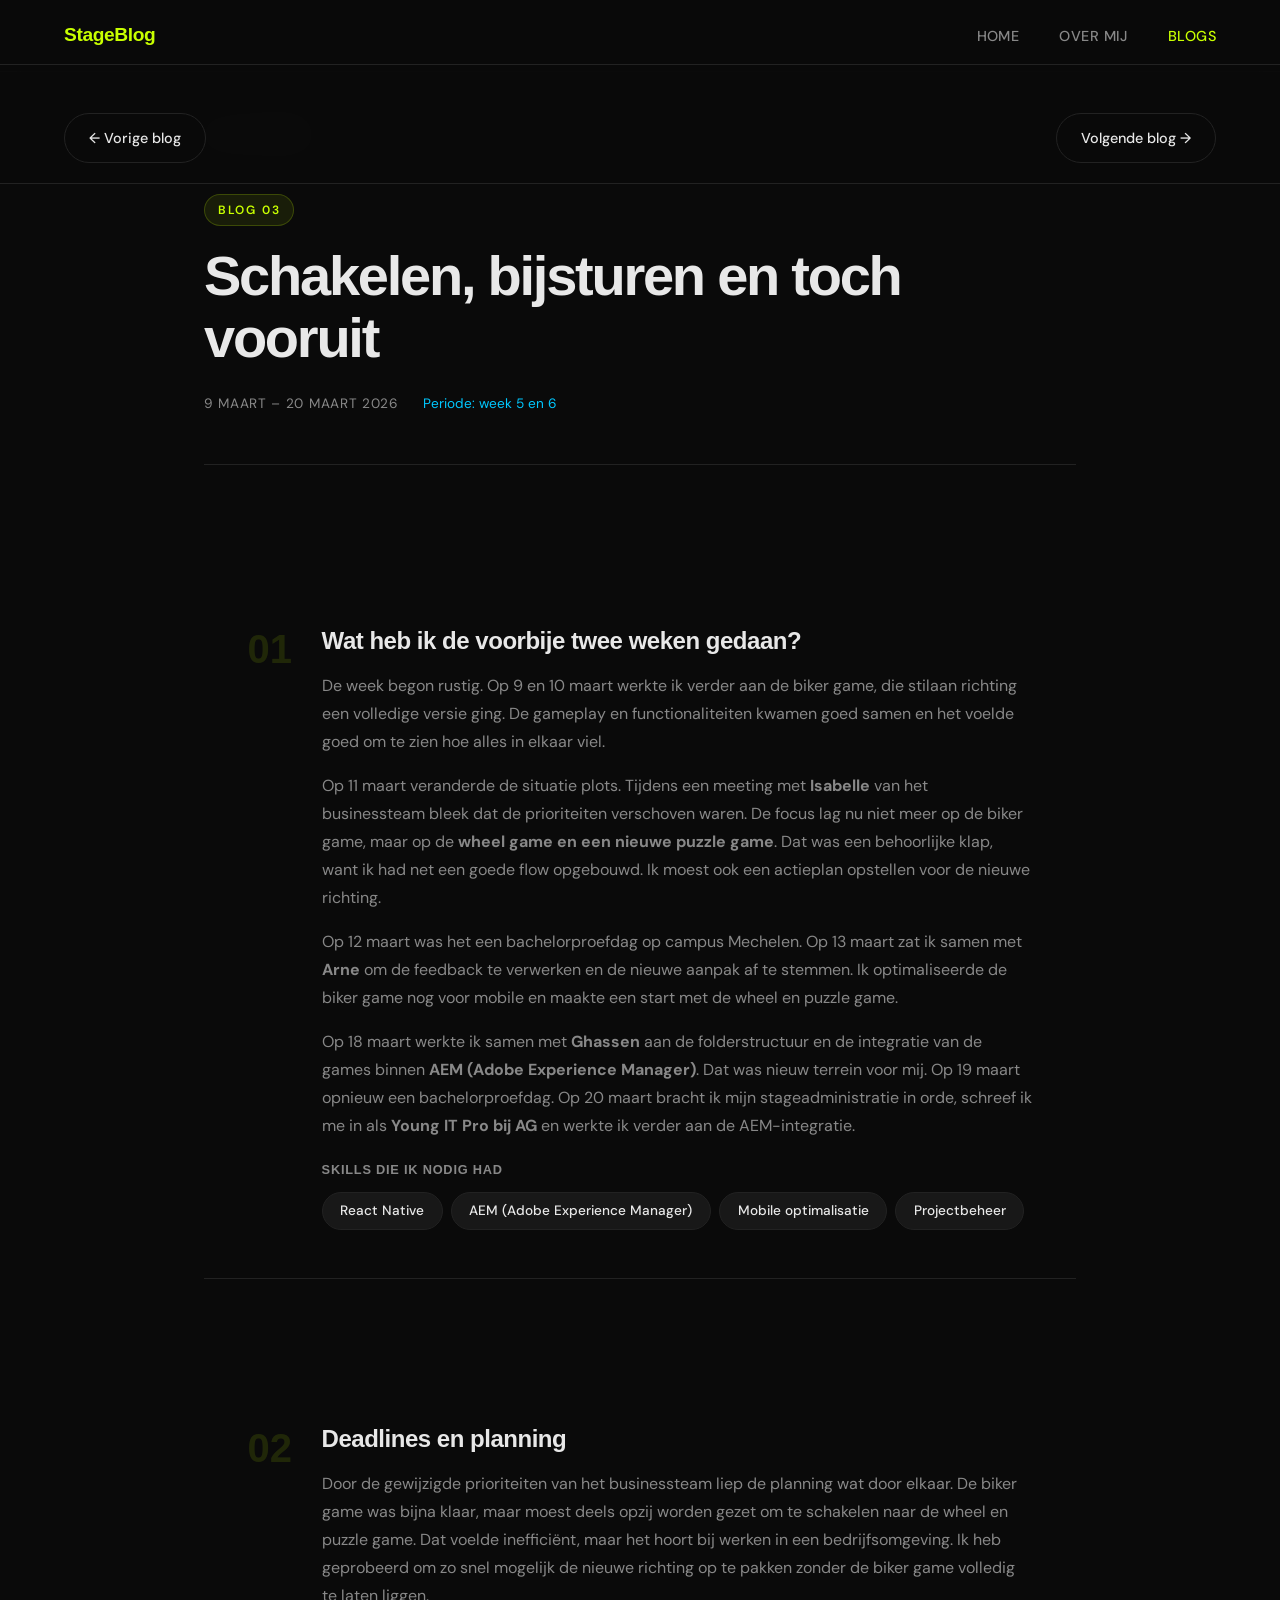
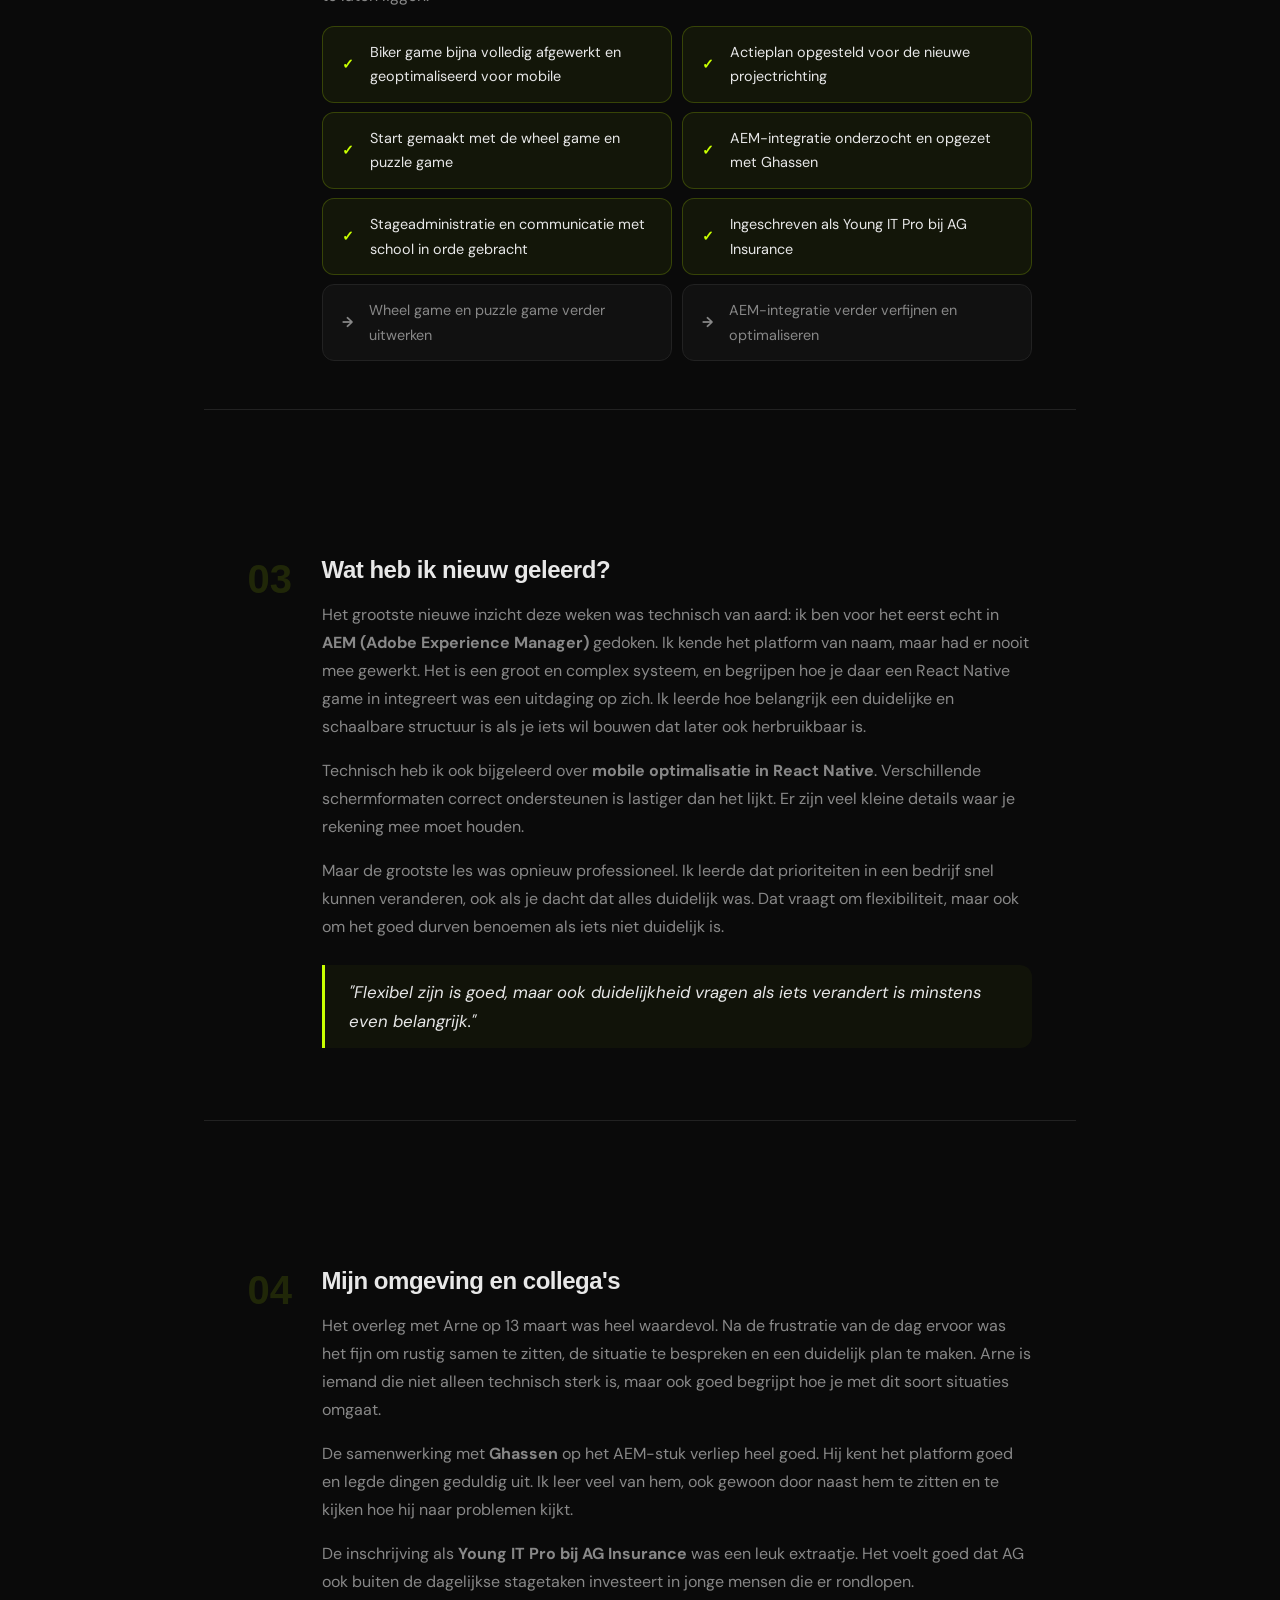
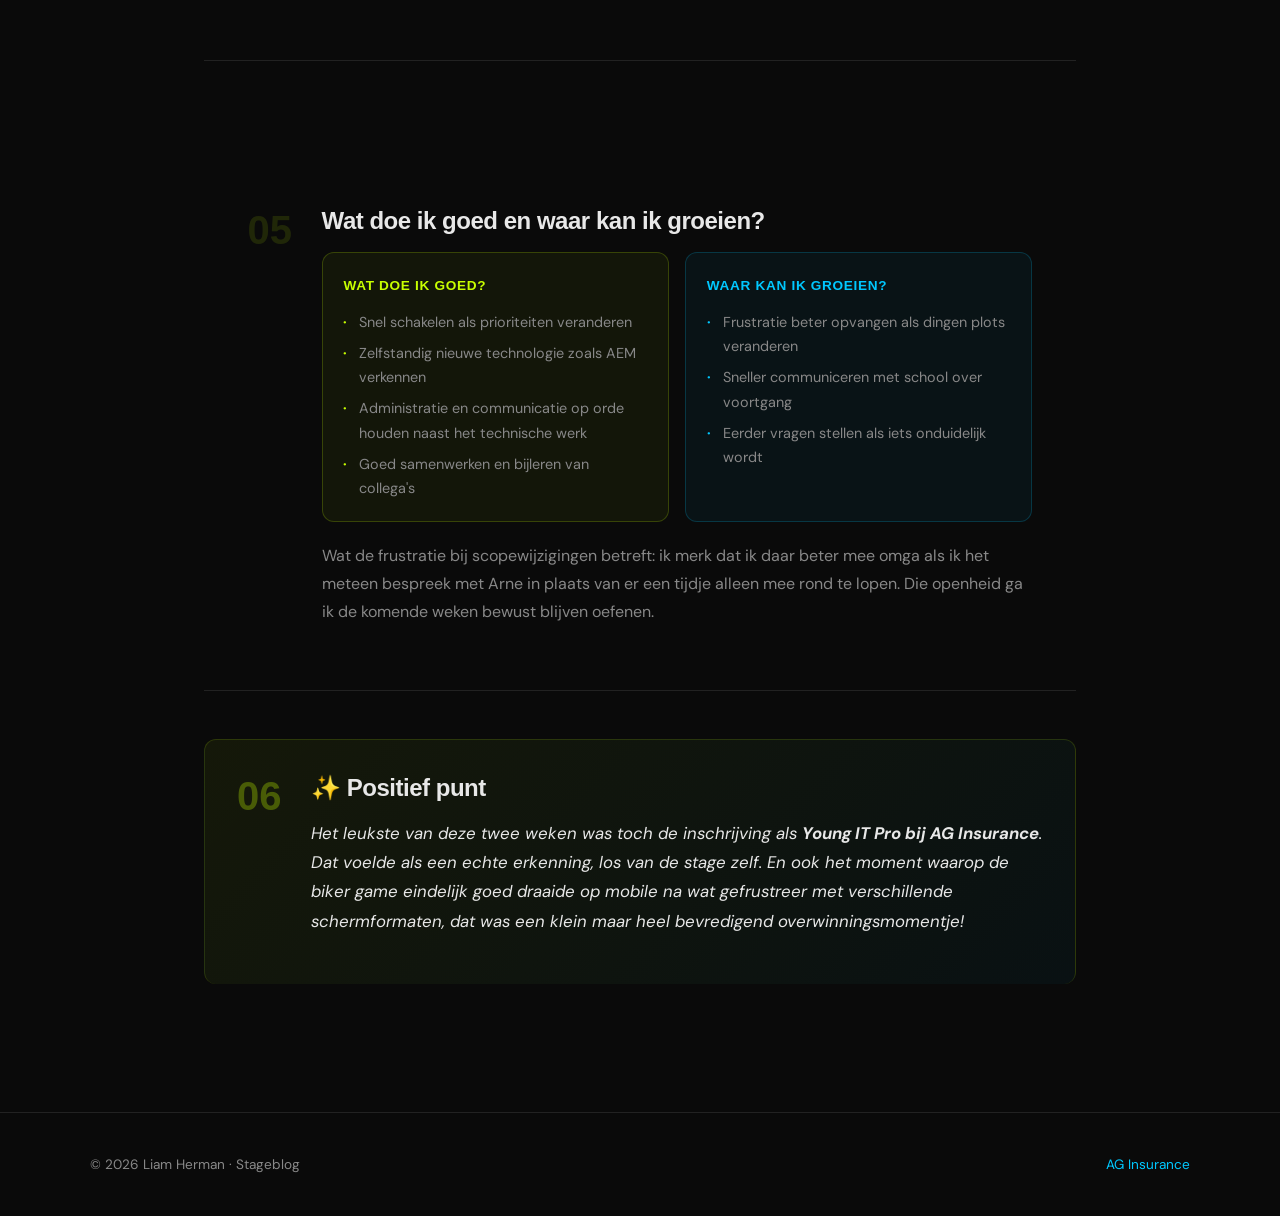
==== blogs/blog3.html @ 070e2cdf "first commit" ====
<!DOCTYPE html>
<html lang="nl">
<head>
  <meta charset="UTF-8" />
  <meta name="viewport" content="width=device-width, initial-scale=1.0"/>
  <title>Blog 3 – Liam Herman</title>
  <link rel="preconnect" href="https://fonts.googleapis.com">
  <link href="https://fonts.googleapis.com/css2?family=Syne:wght@400;600;700;800&family=DM+Sans:ital,wght@0,300;0,400;0,500;1,300&display=swap" rel="stylesheet">
  <link rel="stylesheet" href="../style.css">
  <link rel="stylesheet" href="../blog_post.css">
</head>
<body>

  <!-- NAV -->
  <nav>
    <a href="../index.html" class="nav-logo">StageBlog</a>
    <ul class="nav-links">
      <li><a href="../index.html">Home</a></li>
      <li><a href="../index.html#over-mij">Over mij</a></li>
      <li><a href="../index.html#blogs" class="active">Blogs</a></li>
    </ul>
    <button class="hamburger" id="hamburger" aria-label="Menu">
      <span></span><span></span><span></span>
    </button>
  </nav>

  <main class="post-wrapper">

    <a href="../index.html#blogs" class="back-link">← Alle blogs</a>

    <header class="post-header">
      <span class="blog-number">Blog 03</span>
      <h1 class="post-title">Schakelen, bijsturen en toch vooruit</h1>
      <div class="post-meta">
        <span class="blog-date">9 maart – 20 maart 2026</span>
        <span class="post-period">Periode: week 5 en 6</span>
      </div>
    </header>

    <article class="post-content">

      <!-- 1. WAT HEB JE GEDAAN -->
      <section class="post-section">
        <div class="section-number">01</div>
        <div class="section-body">
          <h2>Wat heb ik de voorbije twee weken gedaan?</h2>
          <p>
            De week begon rustig. Op 9 en 10 maart werkte ik verder aan de biker game, die stilaan richting een volledige versie ging. De gameplay en functionaliteiten kwamen goed samen en het voelde goed om te zien hoe alles in elkaar viel.
          </p>
          <p>
            Op 11 maart veranderde de situatie plots. Tijdens een meeting met <strong>Isabelle</strong> van het businessteam bleek dat de prioriteiten verschoven waren. De focus lag nu niet meer op de biker game, maar op de <strong>wheel game en een nieuwe puzzle game</strong>. Dat was een behoorlijke klap, want ik had net een goede flow opgebouwd. Ik moest ook een actieplan opstellen voor de nieuwe richting.
          </p>
          <p>
            Op 12 maart was het een bachelorproefdag op campus Mechelen. Op 13 maart zat ik samen met <strong>Arne</strong> om de feedback te verwerken en de nieuwe aanpak af te stemmen. Ik optimaliseerde de biker game nog voor mobile en maakte een start met de wheel en puzzle game.
          </p>
          <p>
            Op 18 maart werkte ik samen met <strong>Ghassen</strong> aan de folderstructuur en de integratie van de games binnen <strong>AEM (Adobe Experience Manager)</strong>. Dat was nieuw terrein voor mij. Op 19 maart opnieuw een bachelorproefdag. Op 20 maart bracht ik mijn stageadministratie in orde, schreef ik me in als <strong>Young IT Pro bij AG</strong> en werkte ik verder aan de AEM-integratie.
          </p>

          <h3>Skills die ik nodig had</h3>
          <div class="skill-tags">
            <span class="skill-tag">React Native</span>
            <span class="skill-tag">AEM (Adobe Experience Manager)</span>
            <span class="skill-tag">Mobile optimalisatie</span>
            <span class="skill-tag">Projectbeheer</span>
          </div>
        </div>
      </section>

      <!-- 2. DEADLINES -->
      <section class="post-section">
        <div class="section-number">02</div>
        <div class="section-body">
          <h2>Deadlines en planning</h2>
          <p>
            Door de gewijzigde prioriteiten van het businessteam liep de planning wat door elkaar. De biker game was bijna klaar, maar moest deels opzij worden gezet om te schakelen naar de wheel en puzzle game. Dat voelde inefficiënt, maar het hoort bij werken in een bedrijfsomgeving. Ik heb geprobeerd om zo snel mogelijk de nieuwe richting op te pakken zonder de biker game volledig te laten liggen.
          </p>
          <div class="planning-block">
            <div class="planning-item done">
              <span class="planning-icon">✓</span>
              <span>Biker game bijna volledig afgewerkt en geoptimaliseerd voor mobile</span>
            </div>
            <div class="planning-item done">
              <span class="planning-icon">✓</span>
              <span>Actieplan opgesteld voor de nieuwe projectrichting</span>
            </div>
            <div class="planning-item done">
              <span class="planning-icon">✓</span>
              <span>Start gemaakt met de wheel game en puzzle game</span>
            </div>
            <div class="planning-item done">
              <span class="planning-icon">✓</span>
              <span>AEM-integratie onderzocht en opgezet met Ghassen</span>
            </div>
            <div class="planning-item done">
              <span class="planning-icon">✓</span>
              <span>Stageadministratie en communicatie met school in orde gebracht</span>
            </div>
            <div class="planning-item done">
              <span class="planning-icon">✓</span>
              <span>Ingeschreven als Young IT Pro bij AG Insurance</span>
            </div>
            <div class="planning-item upcoming">
              <span class="planning-icon">→</span>
              <span>Wheel game en puzzle game verder uitwerken</span>
            </div>
            <div class="planning-item upcoming">
              <span class="planning-icon">→</span>
              <span>AEM-integratie verder verfijnen en optimaliseren</span>
            </div>
          </div>
        </div>
      </section>

      <!-- 3. NIEUW GELEERD -->
      <section class="post-section">
        <div class="section-number">03</div>
        <div class="section-body">
          <h2>Wat heb ik nieuw geleerd?</h2>
          <p>
            Het grootste nieuwe inzicht deze weken was technisch van aard: ik ben voor het eerst echt in <strong>AEM (Adobe Experience Manager)</strong> gedoken. Ik kende het platform van naam, maar had er nooit mee gewerkt. Het is een groot en complex systeem, en begrijpen hoe je daar een React Native game in integreert was een uitdaging op zich. Ik leerde hoe belangrijk een duidelijke en schaalbare structuur is als je iets wil bouwen dat later ook herbruikbaar is.
          </p>
          <p>
            Technisch heb ik ook bijgeleerd over <strong>mobile optimalisatie in React Native</strong>. Verschillende schermformaten correct ondersteunen is lastiger dan het lijkt. Er zijn veel kleine details waar je rekening mee moet houden.
          </p>
          <p>
            Maar de grootste les was opnieuw professioneel. Ik leerde dat prioriteiten in een bedrijf snel kunnen veranderen, ook als je dacht dat alles duidelijk was. Dat vraagt om flexibiliteit, maar ook om het goed durven benoemen als iets niet duidelijk is.
          </p>
          <blockquote class="post-quote">
            "Flexibel zijn is goed, maar ook duidelijkheid vragen als iets verandert is minstens even belangrijk."
          </blockquote>
        </div>
      </section>

      <!-- 4. OMGEVING & COLLEGA'S -->
      <section class="post-section">
        <div class="section-number">04</div>
        <div class="section-body">
          <h2>Mijn omgeving en collega's</h2>
          <p>
            Het overleg met Arne op 13 maart was heel waardevol. Na de frustratie van de dag ervoor was het fijn om rustig samen te zitten, de situatie te bespreken en een duidelijk plan te maken. Arne is iemand die niet alleen technisch sterk is, maar ook goed begrijpt hoe je met dit soort situaties omgaat.
          </p>
          <p>
            De samenwerking met <strong>Ghassen</strong> op het AEM-stuk verliep heel goed. Hij kent het platform goed en legde dingen geduldig uit. Ik leer veel van hem, ook gewoon door naast hem te zitten en te kijken hoe hij naar problemen kijkt.
          </p>
          <p>
            De inschrijving als <strong>Young IT Pro bij AG Insurance</strong> was een leuk extraatje. Het voelt goed dat AG ook buiten de dagelijkse stagetaken investeert in jonge mensen die er rondlopen.
          </p>
        </div>
      </section>

      <!-- 5. GROEI & REFLECTIE -->
      <section class="post-section">
        <div class="section-number">05</div>
        <div class="section-body">
          <h2>Wat doe ik goed en waar kan ik groeien?</h2>
          <div class="strengths-grid">
            <div class="strength-card good">
              <h4>Wat doe ik goed?</h4>
              <ul>
                <li>Snel schakelen als prioriteiten veranderen</li>
                <li>Zelfstandig nieuwe technologie zoals AEM verkennen</li>
                <li>Administratie en communicatie op orde houden naast het technische werk</li>
                <li>Goed samenwerken en bijleren van collega's</li>
              </ul>
            </div>
            <div class="strength-card grow">
              <h4>Waar kan ik groeien?</h4>
              <ul>
                <li>Frustratie beter opvangen als dingen plots veranderen</li>
                <li>Sneller communiceren met school over voortgang</li>
                <li>Eerder vragen stellen als iets onduidelijk wordt</li>
              </ul>
            </div>
          </div>
          <p style="margin-top: 1.2rem;">
            Wat de frustratie bij scopewijzigingen betreft: ik merk dat ik daar beter mee omga als ik het meteen bespreek met Arne in plaats van er een tijdje alleen mee rond te lopen. Die openheid ga ik de komende weken bewust blijven oefenen.
          </p>
        </div>
      </section>

      <!-- 6. POSITIEF PUNT -->
      <section class="post-section highlight-section">
        <div class="section-number">06</div>
        <div class="section-body">
          <h2>✨ Positief punt</h2>
          <p class="positive-note">
            Het leukste van deze twee weken was toch de inschrijving als <strong>Young IT Pro bij AG Insurance</strong>. Dat voelde als een echte erkenning, los van de stage zelf. En ook het moment waarop de biker game eindelijk goed draaide op mobile na wat gefrustreer met verschillende schermformaten, dat was een klein maar heel bevredigend overwinningsmomentje!
          </p>
        </div>
      </section>

    </article>

    <nav class="post-nav">
      <a href="blog2.html" class="post-nav-btn">← Vorige blog</a>
      <a href="blog4.html" class="post-nav-btn">Volgende blog →</a>
    </nav>

  </main>

  <footer>
    <div class="footer-inner">
      <p>© <span id="year"></span> Liam Herman · Stageblog</p>
      <p><a href="https://www.aginsurance.be" target="_blank">AG Insurance</a></p>
    </div>
  </footer>

  <script src="../script.js"></script>
</body>
</html>
---- style.css ----
/* ─── RESET & VARIABLES ─── */
*, *::before, *::after { box-sizing: border-box; margin: 0; padding: 0; }

:root {
  --bg:        #0a0a0a;
  --surface:   #111111;
  --surface2:  #181818;
  --border:    #222222;
  --text:      #e8e8e8;
  --text-muted:#888888;
  --accent:    #c8ff00;
  --accent2:   #00c8ff;
  --font-head: 'Clash Display', sans-serif;
  --font-body: 'DM Sans', sans-serif;
  --radius:    12px;
  --max-w:     1100px;
}

html { scroll-behavior: smooth; }

body {
  background: var(--bg);
  color: var(--text);
  font-family: var(--font-body);
  font-size: 16px;
  line-height: 1.7;
  overflow-x: hidden;
}

a { color: inherit; text-decoration: none; }
img { display: block; max-width: 100%; }

/* ─── NAV ─── */
nav {
  position: fixed; top: 0; left: 0; right: 0; z-index: 100;
  display: flex; align-items: center; justify-content: space-between;
  padding: 1.2rem 5%;
  background: rgba(10,10,10,0.85);
  backdrop-filter: blur(16px);
  border-bottom: 1px solid var(--border);
}

.nav-logo {
  font-family: var(--font-head);
  font-weight: 800;
  font-size: 1.2rem;
  letter-spacing: -0.02em;
  color: var(--accent);
}

.nav-links {
  list-style: none;
  display: flex; gap: 2.5rem;
}

.nav-links a {
  font-size: 0.9rem;
  font-weight: 500;
  color: var(--text-muted);
  transition: color 0.2s;
  letter-spacing: 0.03em;
  text-transform: uppercase;
}

.nav-links a:hover,
.nav-links a.active { color: var(--accent); }

.hamburger {
  display: none;
  flex-direction: column; gap: 5px;
  background: none; border: none; cursor: pointer; padding: 4px;
}
.hamburger span {
  display: block; width: 24px; height: 2px;
  background: var(--text);
  transition: 0.3s;
}
.hamburger.open span:nth-child(1) { transform: translateY(7px) rotate(45deg); }
.hamburger.open span:nth-child(2) { opacity: 0; }
.hamburger.open span:nth-child(3) { transform: translateY(-7px) rotate(-45deg); }

/* ─── HERO ─── */
.hero {
  min-height: 100vh;
  display: flex; align-items: center;
  padding: 120px 5% 80px;
  position: relative;
  overflow: hidden;
  gap: 4rem;
}

.hero-bg-text {
  position: absolute;
  right: -2%;
  top: 50%;
  transform: translateY(-50%);
  font-family: var(--font-head);
  font-weight: 800;
  font-size: clamp(8rem, 20vw, 18rem);
  color: transparent;
  -webkit-text-stroke: 1px rgba(200,255,0,0.06);
  pointer-events: none;
  user-select: none;
  letter-spacing: -0.05em;
  white-space: nowrap;
}

.hero-content {
  flex: 1;
  animation: fadeUp 0.8s ease both;
}

.hero-tag {
  display: inline-block;
  background: rgba(200,255,0,0.1);
  color: var(--accent);
  font-size: 0.75rem;
  font-weight: 600;
  letter-spacing: 0.1em;
  text-transform: uppercase;
  padding: 0.35rem 0.9rem;
  border-radius: 100px;
  border: 1px solid rgba(200,255,0,0.2);
  margin-bottom: 1.5rem;
}

.hero h1 {
  font-family: var(--font-head);
  font-size: clamp(2.8rem, 6vw, 5rem);
  font-weight: 800;
  line-height: 1.05;
  letter-spacing: -0.04em;
  margin-bottom: 1.2rem;
}

.accent { color: var(--accent); }

.hero-sub {
  font-size: 1.1rem;
  color: var(--text-muted);
  margin-bottom: 2.5rem;
}

.company-link {
  color: var(--accent2);
  font-weight: 500;
  transition: opacity 0.2s;
}
.company-link:hover { opacity: 0.75; }

.btn-primary {
  display: inline-block;
  background: var(--accent);
  color: #000;
  font-family: var(--font-head);
  font-weight: 700;
  font-size: 0.95rem;
  padding: 0.85rem 2rem;
  border-radius: 100px;
  letter-spacing: 0.02em;
  transition: transform 0.2s, box-shadow 0.2s;
}
.btn-primary:hover {
  transform: translateY(-2px);
  box-shadow: 0 8px 30px rgba(200,255,0,0.25);
}

.hero-photo {
  flex-shrink: 0;
  animation: fadeUp 0.8s 0.2s ease both;
}

.photo-frame {
  width: clamp(200px, 22vw, 300px);
  height: clamp(200px, 22vw, 300px);
  border-radius: 50%;
  overflow: hidden;
  border: 3px solid var(--border);
  position: relative;
  background: var(--surface2);
}

.photo-frame img {
  width: 100%; height: 100%;
  object-fit: cover;
}

.photo-placeholder {
  display: none;
  position: absolute; inset: 0;
  align-items: center; justify-content: center;
  font-family: var(--font-head);
  font-weight: 800;
  font-size: 3rem;
  color: var(--accent);
  background-image: url("images/me.png");
  background-size: cover;
}

.photo-frame.no-photo .photo-placeholder { display: flex; }

/* ─── SECTION SHARED ─── */
section {
  padding: 6rem 5%;
  max-width: var(--max-w);
  margin: 0 auto;
}

.section-label {
  font-size: 0.75rem;
  font-weight: 600;
  letter-spacing: 0.15em;
  text-transform: uppercase;
  color: var(--accent);
  margin-bottom: 1.2rem;
}

/* ─── ABOUT ─── */
.about-section { border-top: 1px solid var(--border); }

.about-grid {
  display: grid;
  grid-template-columns: 1fr 1fr;
  gap: 4rem;
  align-items: start;
  margin-top: 2rem;
}

.about-text h2 {
  font-family: var(--font-head);
  font-size: clamp(2rem, 4vw, 3rem);
  font-weight: 800;
  letter-spacing: -0.03em;
  margin-bottom: 1.2rem;
}

.about-text p {
  color: var(--text-muted);
  margin-bottom: 1rem;
}

.about-info {
  display: flex; flex-direction: column; gap: 0.75rem;
}

.info-card {
  background: var(--surface);
  border: 1px solid var(--border);
  border-radius: var(--radius);
  padding: 1rem 1.4rem;
  display: flex; justify-content: space-between; align-items: center;
  transition: border-color 0.2s;
}
.info-card:hover { border-color: var(--accent); }

.info-label {
  font-size: 0.8rem;
  text-transform: uppercase;
  letter-spacing: 0.08em;
  color: var(--text-muted);
}

.info-value {
  font-weight: 500;
  font-size: 0.95rem;
}
.info-value a { color: var(--accent2); }
.info-value a:hover { text-decoration: underline; }

/* ─── BLOGS ─── */
.blogs-section {
  border-top: 1px solid var(--border);
  max-width: var(--max-w);
  margin: 0 auto;
  padding: 6rem 5%;
}

.section-title {
  font-family: var(--font-head);
  font-size: clamp(2rem, 4vw, 3rem);
  font-weight: 800;
  letter-spacing: -0.03em;
  margin-bottom: 3rem;
}

.blog-grid {
  display: grid;
  grid-template-columns: repeat(auto-fill, minmax(320px, 1fr));
  gap: 1.5rem;
}

.blog-card {
  background: var(--surface);
  border: 1px solid var(--border);
  border-radius: var(--radius);
  padding: 2rem;
  display: flex; gap: 1.5rem;
  transition: border-color 0.25s, transform 0.25s, box-shadow 0.25s;
  cursor: pointer;
}

.blog-card:hover {
  border-color: var(--accent);
  transform: translateY(-4px);
  box-shadow: 0 12px 40px rgba(200,255,0,0.08);
}

.blog-card-number {
  font-family: var(--font-head);
  font-size: 2.5rem;
  font-weight: 800;
  color: rgba(200,255,0,0.15);
  line-height: 1;
  flex-shrink: 0;
  transition: color 0.25s;
}
.blog-card:hover .blog-card-number { color: rgba(200,255,0,0.35); }

.blog-card-content { flex: 1; }

.blog-date {
  font-size: 0.78rem;
  color: var(--text-muted);
  letter-spacing: 0.05em;
  text-transform: uppercase;
}

.blog-card-content h3 {
  font-family: var(--font-head);
  font-size: 1.15rem;
  font-weight: 700;
  margin: 0.4rem 0 0.6rem;
  letter-spacing: -0.02em;
  line-height: 1.3;
}

.blog-card-content p {
  font-size: 0.9rem;
  color: var(--text-muted);
  line-height: 1.6;
  margin-bottom: 1rem;
}

.blog-read {
  font-size: 0.85rem;
  font-weight: 600;
  color: var(--accent);
  letter-spacing: 0.02em;
}

/* ─── FOOTER ─── */
footer {
  border-top: 1px solid var(--border);
  padding: 2.5rem 5%;
}

.footer-inner {
  max-width: var(--max-w);
  margin: 0 auto;
  display: flex; justify-content: space-between; align-items: center;
  flex-wrap: wrap; gap: 0.5rem;
}

footer p {
  font-size: 0.85rem;
  color: var(--text-muted);
}

footer a { color: var(--accent2); }
footer a:hover { text-decoration: underline; }

/* ─── ANIMATIONS ─── */
@keyframes fadeUp {
  from { opacity: 0; transform: translateY(30px); }
  to   { opacity: 1; transform: translateY(0); }
}

/* ─── RESPONSIVE ─── */
@media (max-width: 768px) {
  .nav-links {
    display: none;
    position: fixed;
    top: 65px; left: 0; right: 0;
    background: var(--surface);
    flex-direction: column;
    gap: 0;
    border-bottom: 1px solid var(--border);
  }
  .nav-links.open { display: flex; }
  .nav-links li a {
    display: block;
    padding: 1.1rem 5%;
    border-bottom: 1px solid var(--border);
  }
  .hamburger { display: flex; }

  .hero { flex-direction: column; text-align: center; padding-top: 100px; }
  .hero-photo { order: -1; }
  .about-grid { grid-template-columns: 1fr; gap: 2rem; }
  .blog-grid { grid-template-columns: 1fr; }
  .footer-inner { flex-direction: column; text-align: center; }
}
---- blog_post.css ----
/* ─── BLOG POST STYLES ─── */

.post-wrapper {
  max-width: 1000px;
  margin: 0 auto;
  padding: 120px 5% 80px;
}

.back-link {
  display: inline-flex;
  align-items: center;
  gap: 0.5rem;
  font-size: 0.85rem;
  font-weight: 500;
  color: var(--text-muted);
  letter-spacing: 0.05em;
  text-transform: uppercase;
  margin-bottom: 3rem;
  transition: color 0.2s;
}
.back-link:hover { color: var(--accent); }

/* ─── POST HEADER ─── */
.post-header {
  margin-bottom: 4rem;
  padding-bottom: 3rem;
  border-bottom: 1px solid var(--border);
}

.blog-number {
  display: inline-block;
  font-size: 0.75rem;
  font-weight: 600;
  letter-spacing: 0.15em;
  text-transform: uppercase;
  color: var(--accent);
  background: rgba(200,255,0,0.08);
  border: 1px solid rgba(200,255,0,0.2);
  padding: 0.3rem 0.8rem;
  border-radius: 100px;
  margin-bottom: 1.2rem;
}

.post-title {
  font-family: var(--font-head);
  font-size: clamp(2rem, 5vw, 3.5rem);
  font-weight: 800;
  letter-spacing: -0.04em;
  line-height: 1.1;
  margin-bottom: 1.5rem;
}

.post-meta {
  display: flex;
  gap: 1.5rem;
  flex-wrap: wrap;
}

.post-meta span {
  font-size: 0.85rem;
  color: var(--text-muted);
}

.post-period {
  color: var(--accent2) !important;
}

/* ─── SECTIONS ─── */
.post-section {
  display: grid;
  grid-template-columns: 50px 1fr;
  gap: 1.5rem;
  margin-bottom: 3rem;
  padding-bottom: 3rem;
  border-bottom: 1px solid var(--border);
  animation: fadeUp 0.6s ease both;
}

.post-section:last-child { border-bottom: none; }

.section-number {
  font-family: var(--font-head);
  font-weight: 800;
  font-size: 2.5rem;
  color: rgba(200,255,0,0.12);
  line-height: 1;
  padding-top: 0.3rem;
}

.section-body h2 {
  font-family: var(--font-head);
  font-size: 1.5rem;
  font-weight: 700;
  letter-spacing: -0.02em;
  margin-bottom: 1rem;
  line-height: 1.3;
}

.section-body h3 {
  font-family: var(--font-head);
  font-size: 1rem;
  font-weight: 600;
  margin: 1.2rem 0 0.7rem;
  color: var(--text-muted);
  text-transform: uppercase;
  letter-spacing: 0.06em;
  font-size: 0.8rem;
}

.section-body p {
  color: var(--text-muted);
  line-height: 1.75;
  margin-bottom: 1rem;
}

/* ─── SKILL TAGS ─── */
.skill-tags {
  display: flex; flex-wrap: wrap; gap: 0.5rem;
  margin-top: 0.5rem;
}

.skill-tag {
  background: var(--surface2);
  border: 1px solid var(--border);
  border-radius: 100px;
  padding: 0.4rem 1.1rem;
  font-size: 0.85rem;
  font-weight: 500;
  color: var(--text);
  transition: border-color 0.2s, color 0.2s;
}
.skill-tag:hover { border-color: var(--accent); color: var(--accent); }

/* ─── CONTENT LIST ─── */
.content-list {
  list-style: none;
  margin: 1rem 0;
  display: flex; flex-direction: column; gap: 0.5rem;
}
.content-list li {
  padding-left: 1.4rem;
  position: relative;
  color: var(--text-muted);
  font-size: 0.95rem;
}
.content-list li::before {
  content: '→';
  position: absolute; left: 0;
  color: var(--accent);
  font-weight: 700;
}

/* ─── QUOTE ─── */
.post-quote {
  border-left: 3px solid var(--accent);
  padding: 0.8rem 1.5rem;
  margin: 1.5rem 0;
  font-style: italic;
  color: var(--text);
  font-size: 1.05rem;
  background: rgba(200,255,0,0.04);
  border-radius: 0 var(--radius) var(--radius) 0;
}

/* ─── PLANNING ─── */
.planning-block {
  margin-top: 1rem;
  display: grid;
  grid-template-columns: 1fr 1fr;
  gap: 0.6rem;
}

.planning-item {
  display: flex; align-items: center; gap: 1rem;
  padding: 0.8rem 1.2rem;
  border-radius: var(--radius);
  font-size: 0.9rem;
  border: 1px solid var(--border);
}

.planning-item.done {
  background: rgba(200,255,0,0.05);
  border-color: rgba(200,255,0,0.2);
  color: var(--text);
}

.planning-item.upcoming {
  background: var(--surface);
  color: var(--text-muted);
}

.planning-icon {
  font-size: 0.9rem;
  color: var(--accent);
  font-weight: 700;
  flex-shrink: 0;
}

.planning-item.upcoming .planning-icon { color: var(--text-muted); }

/* ─── STRENGTHS GRID ─── */
.strengths-grid {
  display: grid;
  grid-template-columns: 1fr 1fr;
  gap: 1rem;
  margin-top: 0.5rem;
}

.strength-card {
  padding: 1.3rem;
  border-radius: var(--radius);
  border: 1px solid var(--border);
}

.strength-card.good {
  background: rgba(200,255,0,0.05);
  border-color: rgba(200,255,0,0.2);
}

.strength-card.grow {
  background: rgba(0,200,255,0.05);
  border-color: rgba(0,200,255,0.2);
}

.strength-card h4 {
  font-family: var(--font-head);
  font-size: 0.85rem;
  font-weight: 700;
  text-transform: uppercase;
  letter-spacing: 0.05em;
  margin-bottom: 0.8rem;
}
.strength-card.good h4 { color: var(--accent); }
.strength-card.grow h4 { color: var(--accent2); }

.strength-card ul {
  list-style: none;
  display: flex; flex-direction: column; gap: 0.4rem;
}

.strength-card ul li {
  font-size: 0.9rem;
  color: var(--text-muted);
  padding-left: 1rem;
  position: relative;
}
.strength-card ul li::before {
  content: '·';
  position: absolute; left: 0;
  color: var(--accent);
  font-weight: 700;
}
.strength-card.grow ul li::before { color: var(--accent2); }

/* ─── HIGHLIGHT SECTION (positief punt) ─── */
.highlight-section {
  background: linear-gradient(135deg, rgba(200,255,0,0.06), rgba(0,200,255,0.04));
  border: 1px solid rgba(200,255,0,0.15) !important;
  border-radius: var(--radius);
  padding: 2rem;
  margin-top: 1rem;
  border-bottom: none !important;
}

.highlight-section .section-number { color: rgba(200,255,0,0.3); }

.positive-note {
  color: var(--text) !important;
  font-size: 1.05rem;
  font-style: italic;
}

/* ─── IMAGE BLOCK ─── */
.image-block {
  margin: 1.5rem 0;
  border-radius: var(--radius);
  overflow: hidden;
  border: 1px solid var(--border);
}
.image-block img { width: 100%; }
.image-caption {
  display: block;
  padding: 0.7rem 1rem;
  font-size: 0.8rem;
  color: var(--text-muted);
  background: var(--surface);
  border-top: 1px solid var(--border);
}

/* ─── POST NAV ─── */
.post-nav {
  display: flex;
  justify-content: space-between;
  gap: 1rem;
  margin-top: 4rem;
  padding-top: 3rem;
  border-top: 1px solid var(--border);
}

.post-nav-btn {
  padding: 0.75rem 1.5rem;
  border-radius: 100px;
  border: 1px solid var(--border);
  font-size: 0.9rem;
  font-weight: 500;
  color: var(--text);
  transition: border-color 0.2s, color 0.2s;
}
.post-nav-btn:hover { border-color: var(--accent); color: var(--accent); }
.post-nav-btn.disabled {
  opacity: 0.3;
  pointer-events: none;
}

/* ─── RESPONSIVE ─── */
@media (max-width: 600px) {
  .post-section { grid-template-columns: 1fr; gap: 0.5rem; }
  .section-number { font-size: 1.5rem; }
  .strengths-grid { grid-template-columns: 1fr; }
  .planning-block { grid-template-columns: 1fr; }
  .post-nav { flex-direction: column; }
  .post-nav-btn { text-align: center; }
}
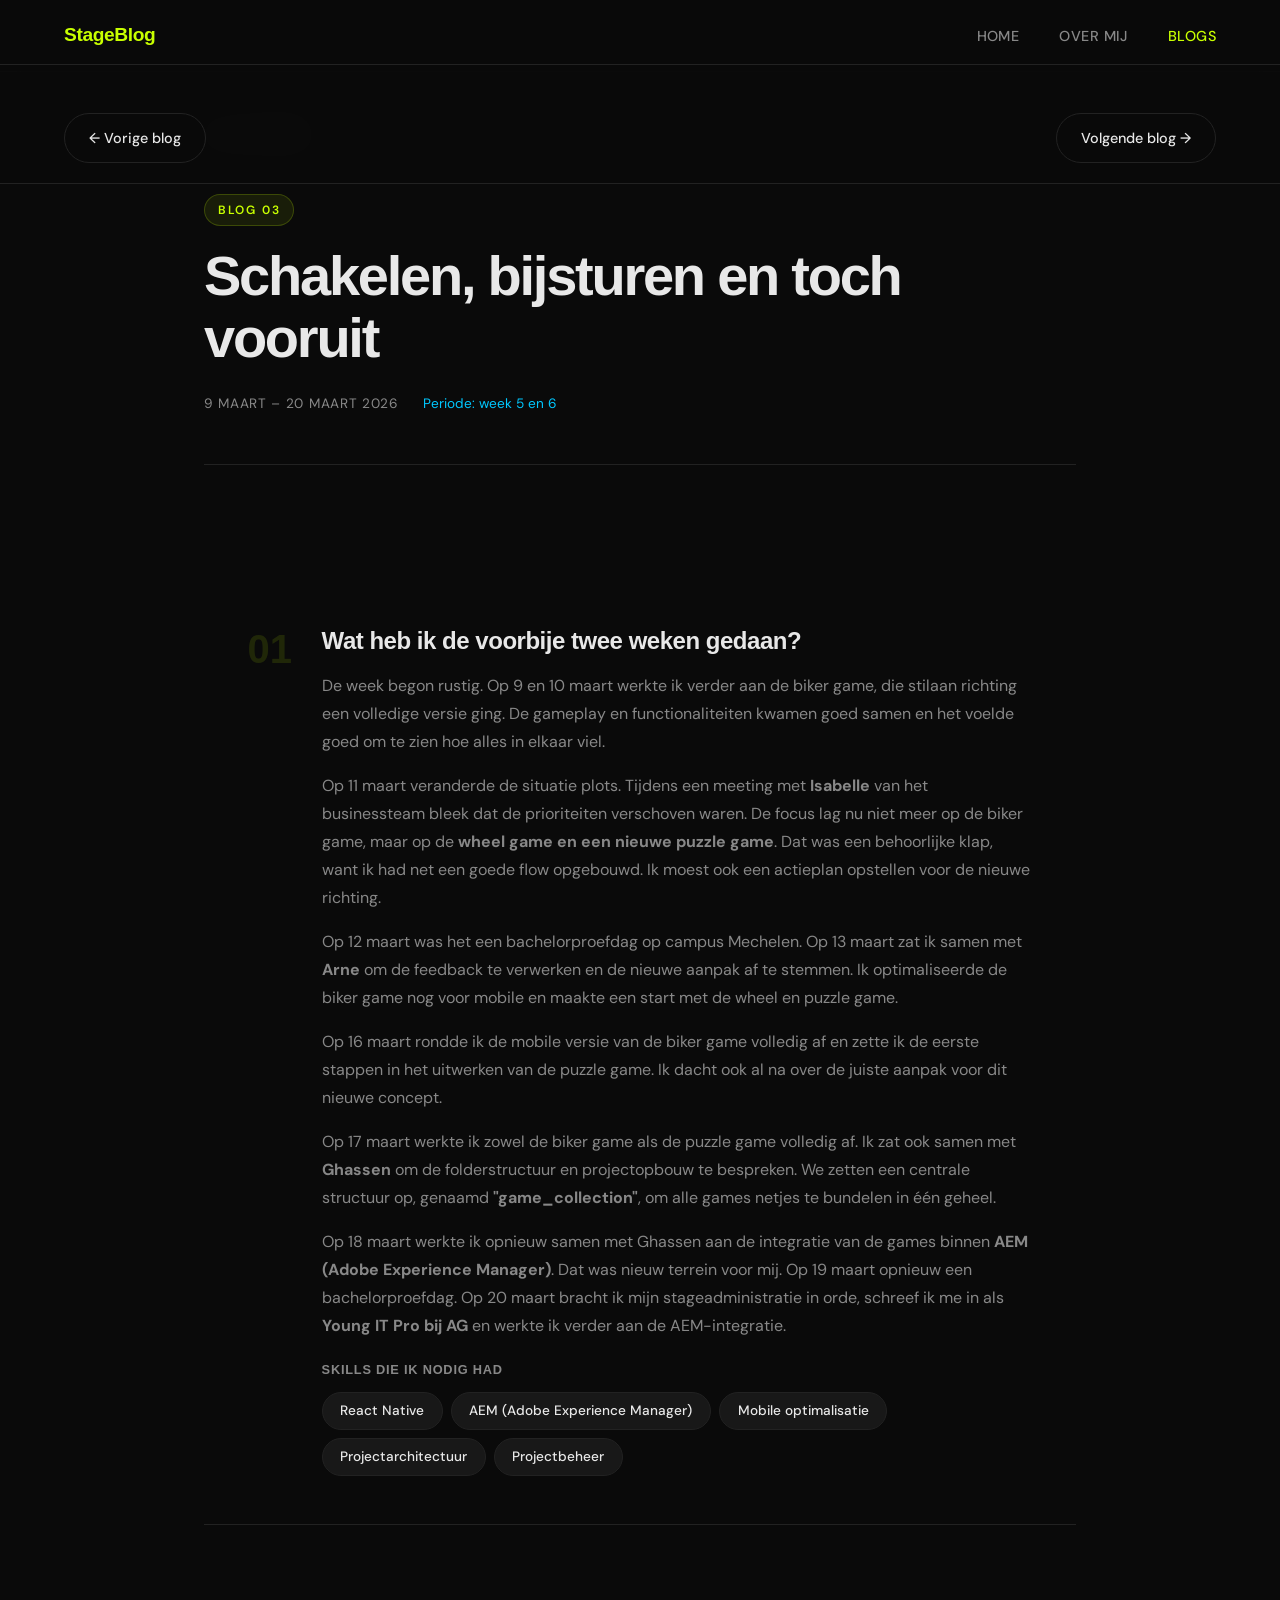
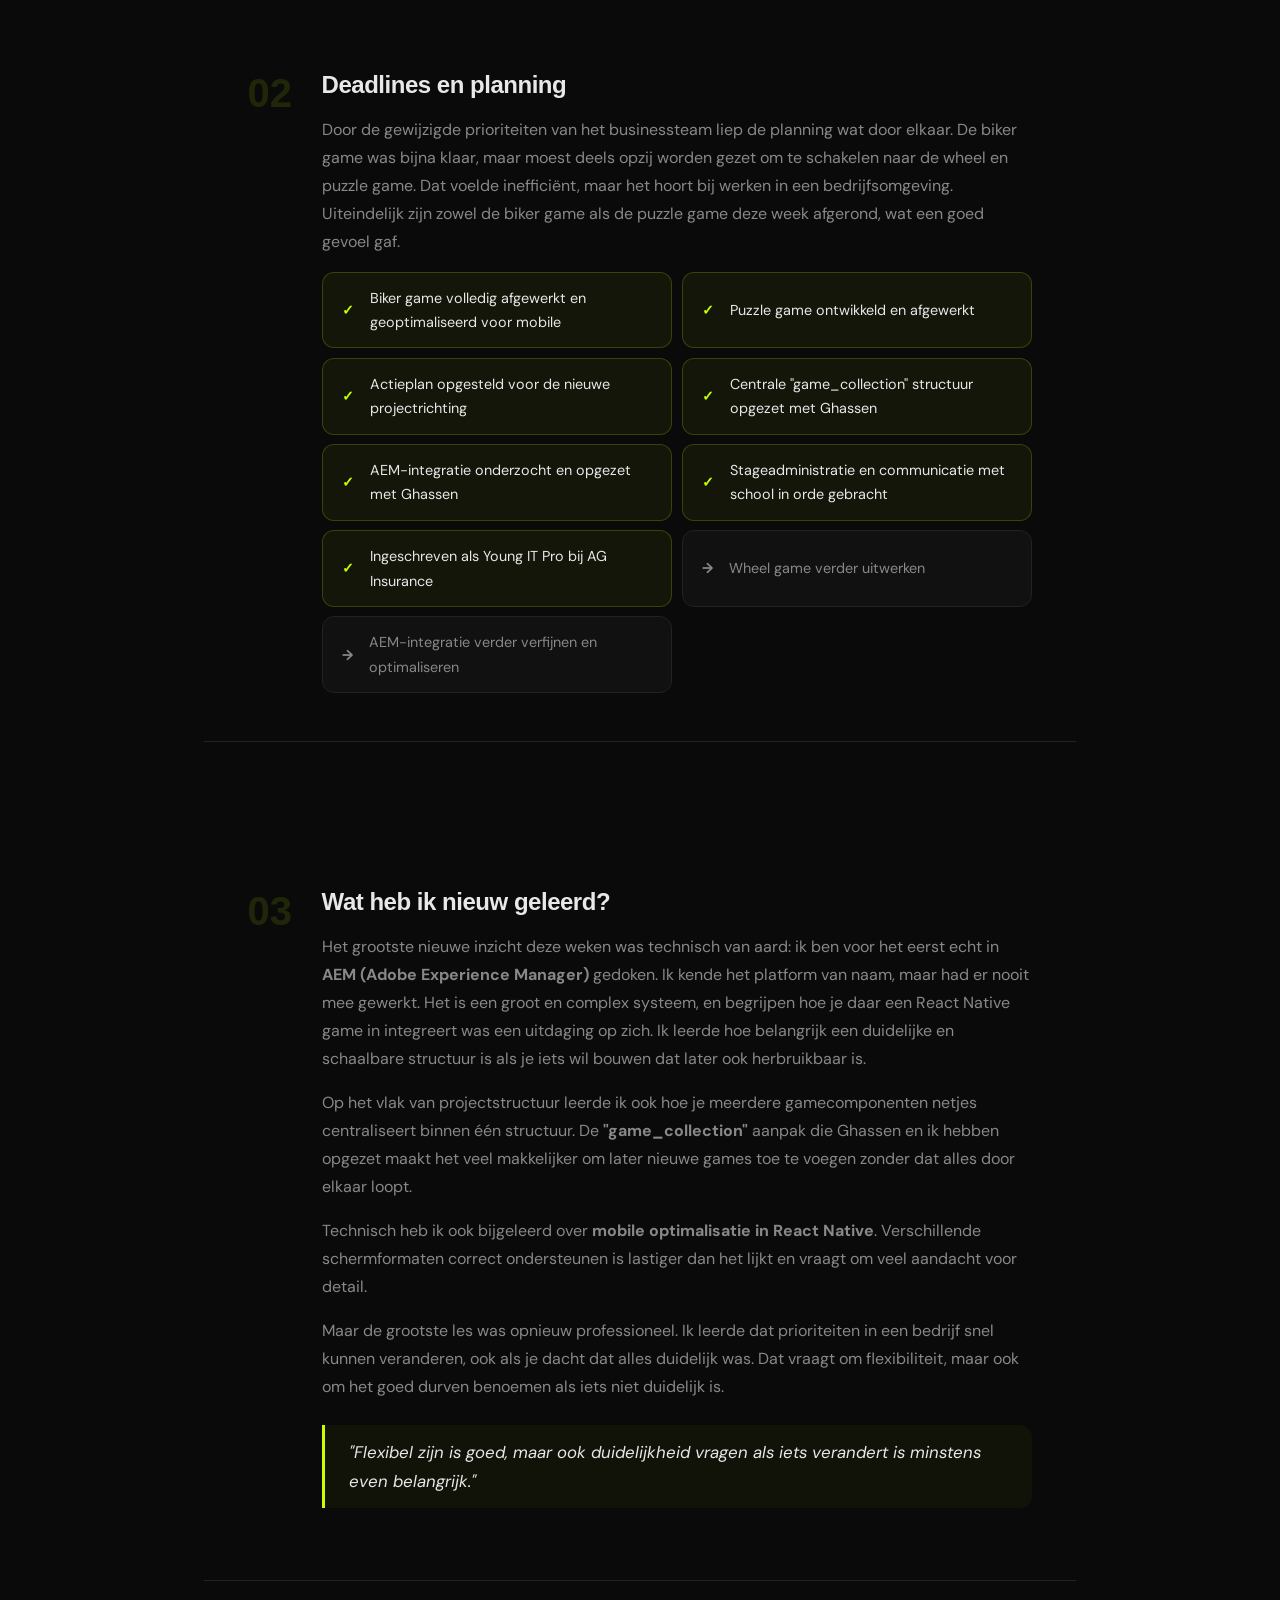
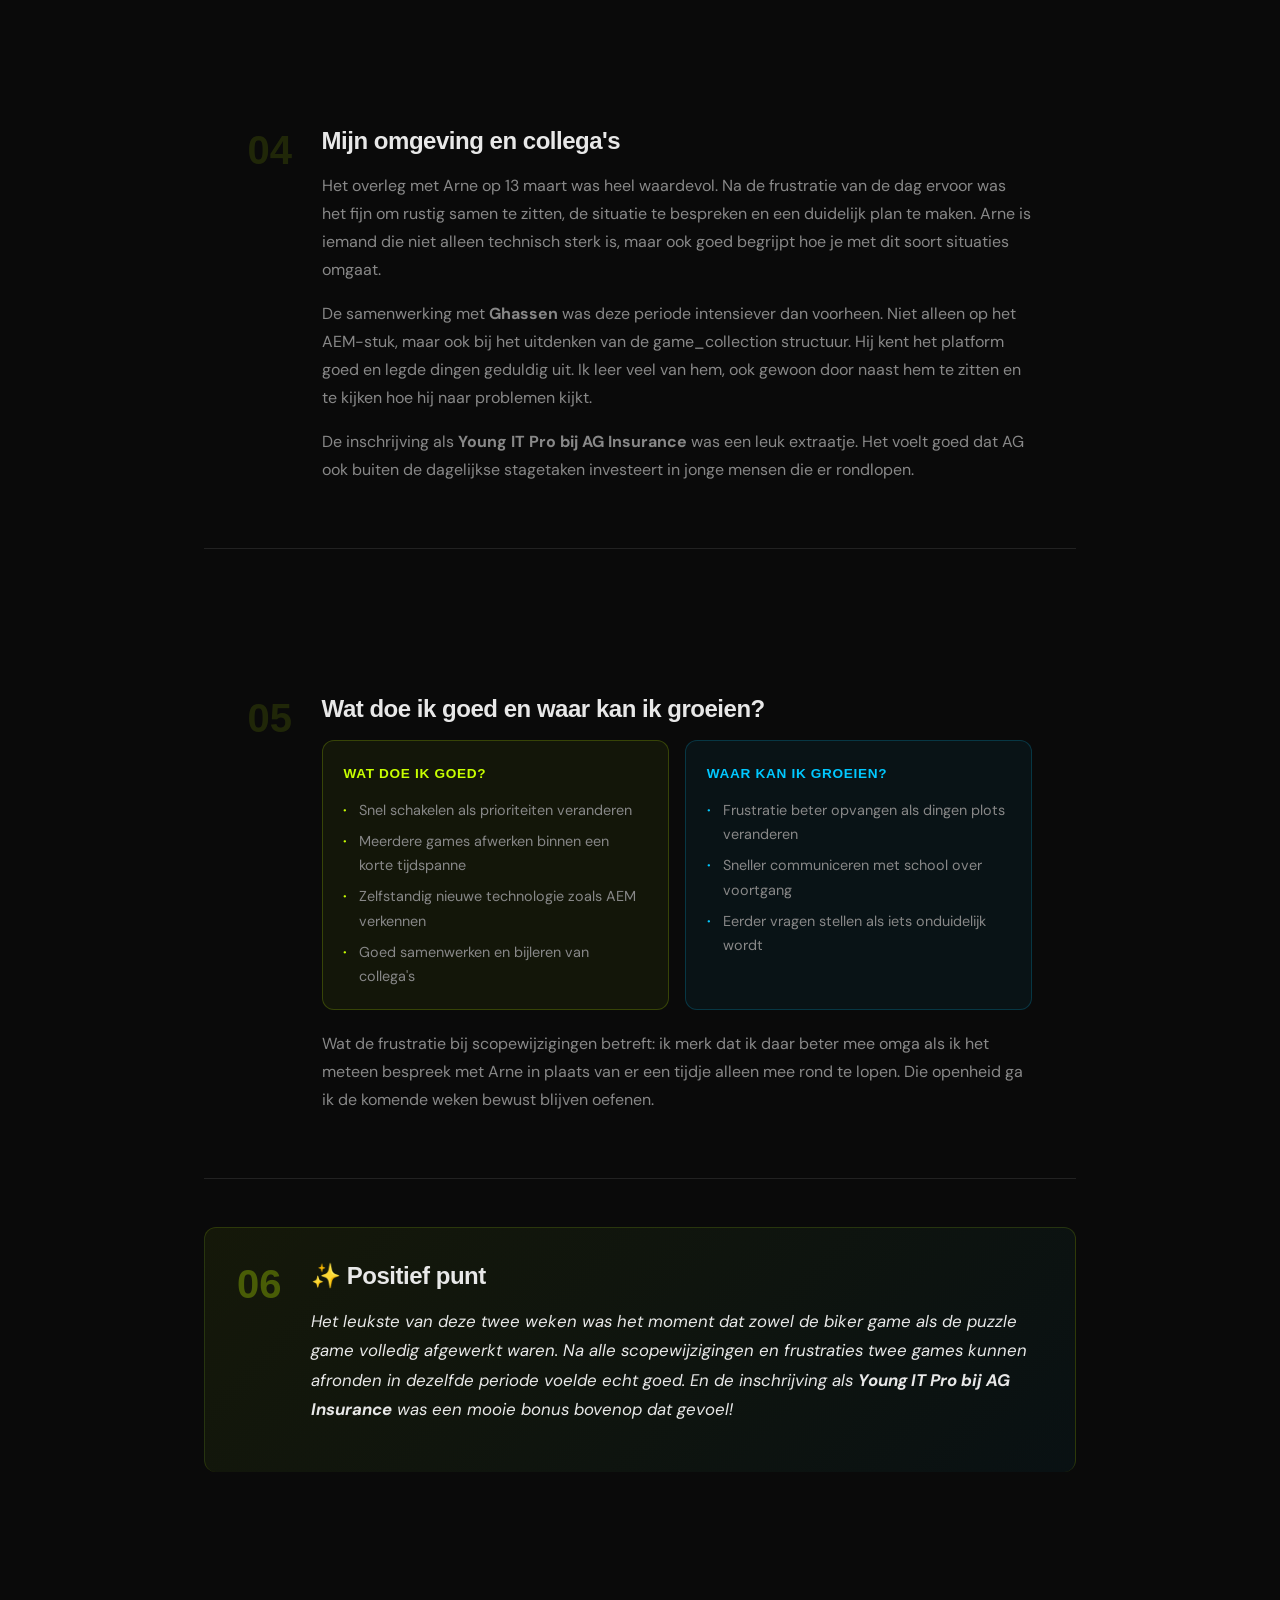
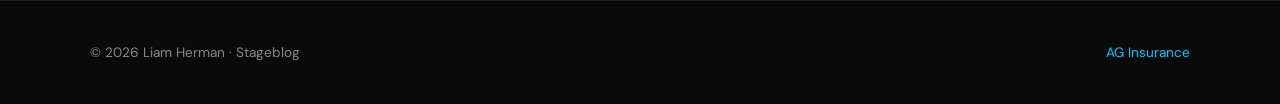
==== commit f6107116: "blog 3 bijgewerkt" ====
--- a/blogs/blog3.html
+++ b/blogs/blog3.html
@@ -10,7 +10,7 @@
   <link rel="stylesheet" href="../blog_post.css">
 </head>
 <body>
-
+ 
   <!-- NAV -->
   <nav>
     <a href="../index.html" class="nav-logo">StageBlog</a>
@@ -23,11 +23,11 @@
       <span></span><span></span><span></span>
     </button>
   </nav>
-
+ 
   <main class="post-wrapper">
-
+ 
     <a href="../index.html#blogs" class="back-link">← Alle blogs</a>
-
+ 
     <header class="post-header">
       <span class="blog-number">Blog 03</span>
       <h1 class="post-title">Schakelen, bijsturen en toch vooruit</h1>
@@ -36,9 +36,9 @@
         <span class="post-period">Periode: week 5 en 6</span>
       </div>
     </header>
-
+ 
     <article class="post-content">
-
+ 
       <!-- 1. WAT HEB JE GEDAAN -->
       <section class="post-section">
         <div class="section-number">01</div>
@@ -54,31 +54,42 @@
             Op 12 maart was het een bachelorproefdag op campus Mechelen. Op 13 maart zat ik samen met <strong>Arne</strong> om de feedback te verwerken en de nieuwe aanpak af te stemmen. Ik optimaliseerde de biker game nog voor mobile en maakte een start met de wheel en puzzle game.
           </p>
           <p>
-            Op 18 maart werkte ik samen met <strong>Ghassen</strong> aan de folderstructuur en de integratie van de games binnen <strong>AEM (Adobe Experience Manager)</strong>. Dat was nieuw terrein voor mij. Op 19 maart opnieuw een bachelorproefdag. Op 20 maart bracht ik mijn stageadministratie in orde, schreef ik me in als <strong>Young IT Pro bij AG</strong> en werkte ik verder aan de AEM-integratie.
-          </p>
-
+            Op 16 maart rondde ik de mobile versie van de biker game volledig af en zette ik de eerste stappen in het uitwerken van de puzzle game. Ik dacht ook al na over de juiste aanpak voor dit nieuwe concept.
+          </p>
+          <p>
+            Op 17 maart werkte ik zowel de biker game als de puzzle game volledig af. Ik zat ook samen met <strong>Ghassen</strong> om de folderstructuur en projectopbouw te bespreken. We zetten een centrale structuur op, genaamd <strong>"game_collection"</strong>, om alle games netjes te bundelen in één geheel.
+          </p>
+          <p>
+            Op 18 maart werkte ik opnieuw samen met Ghassen aan de integratie van de games binnen <strong>AEM (Adobe Experience Manager)</strong>. Dat was nieuw terrein voor mij. Op 19 maart opnieuw een bachelorproefdag. Op 20 maart bracht ik mijn stageadministratie in orde, schreef ik me in als <strong>Young IT Pro bij AG</strong> en werkte ik verder aan de AEM-integratie.
+          </p>
+ 
           <h3>Skills die ik nodig had</h3>
           <div class="skill-tags">
             <span class="skill-tag">React Native</span>
             <span class="skill-tag">AEM (Adobe Experience Manager)</span>
             <span class="skill-tag">Mobile optimalisatie</span>
+            <span class="skill-tag">Projectarchitectuur</span>
             <span class="skill-tag">Projectbeheer</span>
           </div>
         </div>
       </section>
-
+ 
       <!-- 2. DEADLINES -->
       <section class="post-section">
         <div class="section-number">02</div>
         <div class="section-body">
           <h2>Deadlines en planning</h2>
           <p>
-            Door de gewijzigde prioriteiten van het businessteam liep de planning wat door elkaar. De biker game was bijna klaar, maar moest deels opzij worden gezet om te schakelen naar de wheel en puzzle game. Dat voelde inefficiënt, maar het hoort bij werken in een bedrijfsomgeving. Ik heb geprobeerd om zo snel mogelijk de nieuwe richting op te pakken zonder de biker game volledig te laten liggen.
+            Door de gewijzigde prioriteiten van het businessteam liep de planning wat door elkaar. De biker game was bijna klaar, maar moest deels opzij worden gezet om te schakelen naar de wheel en puzzle game. Dat voelde inefficiënt, maar het hoort bij werken in een bedrijfsomgeving. Uiteindelijk zijn zowel de biker game als de puzzle game deze week afgerond, wat een goed gevoel gaf.
           </p>
           <div class="planning-block">
             <div class="planning-item done">
               <span class="planning-icon">✓</span>
-              <span>Biker game bijna volledig afgewerkt en geoptimaliseerd voor mobile</span>
+              <span>Biker game volledig afgewerkt en geoptimaliseerd voor mobile</span>
+            </div>
+            <div class="planning-item done">
+              <span class="planning-icon">✓</span>
+              <span>Puzzle game ontwikkeld en afgewerkt</span>
             </div>
             <div class="planning-item done">
               <span class="planning-icon">✓</span>
@@ -86,7 +97,7 @@
             </div>
             <div class="planning-item done">
               <span class="planning-icon">✓</span>
-              <span>Start gemaakt met de wheel game en puzzle game</span>
+              <span>Centrale "game_collection" structuur opgezet met Ghassen</span>
             </div>
             <div class="planning-item done">
               <span class="planning-icon">✓</span>
@@ -102,7 +113,7 @@
             </div>
             <div class="planning-item upcoming">
               <span class="planning-icon">→</span>
-              <span>Wheel game en puzzle game verder uitwerken</span>
+              <span>Wheel game verder uitwerken</span>
             </div>
             <div class="planning-item upcoming">
               <span class="planning-icon">→</span>
@@ -111,7 +122,7 @@
           </div>
         </div>
       </section>
-
+ 
       <!-- 3. NIEUW GELEERD -->
       <section class="post-section">
         <div class="section-number">03</div>
@@ -121,7 +132,10 @@
             Het grootste nieuwe inzicht deze weken was technisch van aard: ik ben voor het eerst echt in <strong>AEM (Adobe Experience Manager)</strong> gedoken. Ik kende het platform van naam, maar had er nooit mee gewerkt. Het is een groot en complex systeem, en begrijpen hoe je daar een React Native game in integreert was een uitdaging op zich. Ik leerde hoe belangrijk een duidelijke en schaalbare structuur is als je iets wil bouwen dat later ook herbruikbaar is.
           </p>
           <p>
-            Technisch heb ik ook bijgeleerd over <strong>mobile optimalisatie in React Native</strong>. Verschillende schermformaten correct ondersteunen is lastiger dan het lijkt. Er zijn veel kleine details waar je rekening mee moet houden.
+            Op het vlak van projectstructuur leerde ik ook hoe je meerdere gamecomponenten netjes centraliseert binnen één structuur. De <strong>"game_collection"</strong> aanpak die Ghassen en ik hebben opgezet maakt het veel makkelijker om later nieuwe games toe te voegen zonder dat alles door elkaar loopt.
+          </p>
+          <p>
+            Technisch heb ik ook bijgeleerd over <strong>mobile optimalisatie in React Native</strong>. Verschillende schermformaten correct ondersteunen is lastiger dan het lijkt en vraagt om veel aandacht voor detail.
           </p>
           <p>
             Maar de grootste les was opnieuw professioneel. Ik leerde dat prioriteiten in een bedrijf snel kunnen veranderen, ook als je dacht dat alles duidelijk was. Dat vraagt om flexibiliteit, maar ook om het goed durven benoemen als iets niet duidelijk is.
@@ -131,7 +145,7 @@
           </blockquote>
         </div>
       </section>
-
+ 
       <!-- 4. OMGEVING & COLLEGA'S -->
       <section class="post-section">
         <div class="section-number">04</div>
@@ -141,14 +155,14 @@
             Het overleg met Arne op 13 maart was heel waardevol. Na de frustratie van de dag ervoor was het fijn om rustig samen te zitten, de situatie te bespreken en een duidelijk plan te maken. Arne is iemand die niet alleen technisch sterk is, maar ook goed begrijpt hoe je met dit soort situaties omgaat.
           </p>
           <p>
-            De samenwerking met <strong>Ghassen</strong> op het AEM-stuk verliep heel goed. Hij kent het platform goed en legde dingen geduldig uit. Ik leer veel van hem, ook gewoon door naast hem te zitten en te kijken hoe hij naar problemen kijkt.
+            De samenwerking met <strong>Ghassen</strong> was deze periode intensiever dan voorheen. Niet alleen op het AEM-stuk, maar ook bij het uitdenken van de game_collection structuur. Hij kent het platform goed en legde dingen geduldig uit. Ik leer veel van hem, ook gewoon door naast hem te zitten en te kijken hoe hij naar problemen kijkt.
           </p>
           <p>
             De inschrijving als <strong>Young IT Pro bij AG Insurance</strong> was een leuk extraatje. Het voelt goed dat AG ook buiten de dagelijkse stagetaken investeert in jonge mensen die er rondlopen.
           </p>
         </div>
       </section>
-
+ 
       <!-- 5. GROEI & REFLECTIE -->
       <section class="post-section">
         <div class="section-number">05</div>
@@ -159,8 +173,8 @@
               <h4>Wat doe ik goed?</h4>
               <ul>
                 <li>Snel schakelen als prioriteiten veranderen</li>
+                <li>Meerdere games afwerken binnen een korte tijdspanne</li>
                 <li>Zelfstandig nieuwe technologie zoals AEM verkennen</li>
-                <li>Administratie en communicatie op orde houden naast het technische werk</li>
                 <li>Goed samenwerken en bijleren van collega's</li>
               </ul>
             </div>
@@ -178,34 +192,34 @@
           </p>
         </div>
       </section>
-
+ 
       <!-- 6. POSITIEF PUNT -->
       <section class="post-section highlight-section">
         <div class="section-number">06</div>
         <div class="section-body">
           <h2>✨ Positief punt</h2>
           <p class="positive-note">
-            Het leukste van deze twee weken was toch de inschrijving als <strong>Young IT Pro bij AG Insurance</strong>. Dat voelde als een echte erkenning, los van de stage zelf. En ook het moment waarop de biker game eindelijk goed draaide op mobile na wat gefrustreer met verschillende schermformaten, dat was een klein maar heel bevredigend overwinningsmomentje!
-          </p>
-        </div>
-      </section>
-
+            Het leukste van deze twee weken was het moment dat zowel de biker game als de puzzle game volledig afgewerkt waren. Na alle scopewijzigingen en frustraties twee games kunnen afronden in dezelfde periode voelde echt goed. En de inschrijving als <strong>Young IT Pro bij AG Insurance</strong> was een mooie bonus bovenop dat gevoel!
+          </p>
+        </div>
+      </section>
+ 
     </article>
-
+ 
     <nav class="post-nav">
       <a href="blog2.html" class="post-nav-btn">← Vorige blog</a>
       <a href="blog4.html" class="post-nav-btn">Volgende blog →</a>
     </nav>
-
+ 
   </main>
-
+ 
   <footer>
     <div class="footer-inner">
       <p>© <span id="year"></span> Liam Herman · Stageblog</p>
       <p><a href="https://www.aginsurance.be" target="_blank">AG Insurance</a></p>
     </div>
   </footer>
-
+ 
   <script src="../script.js"></script>
 </body>
 </html>
